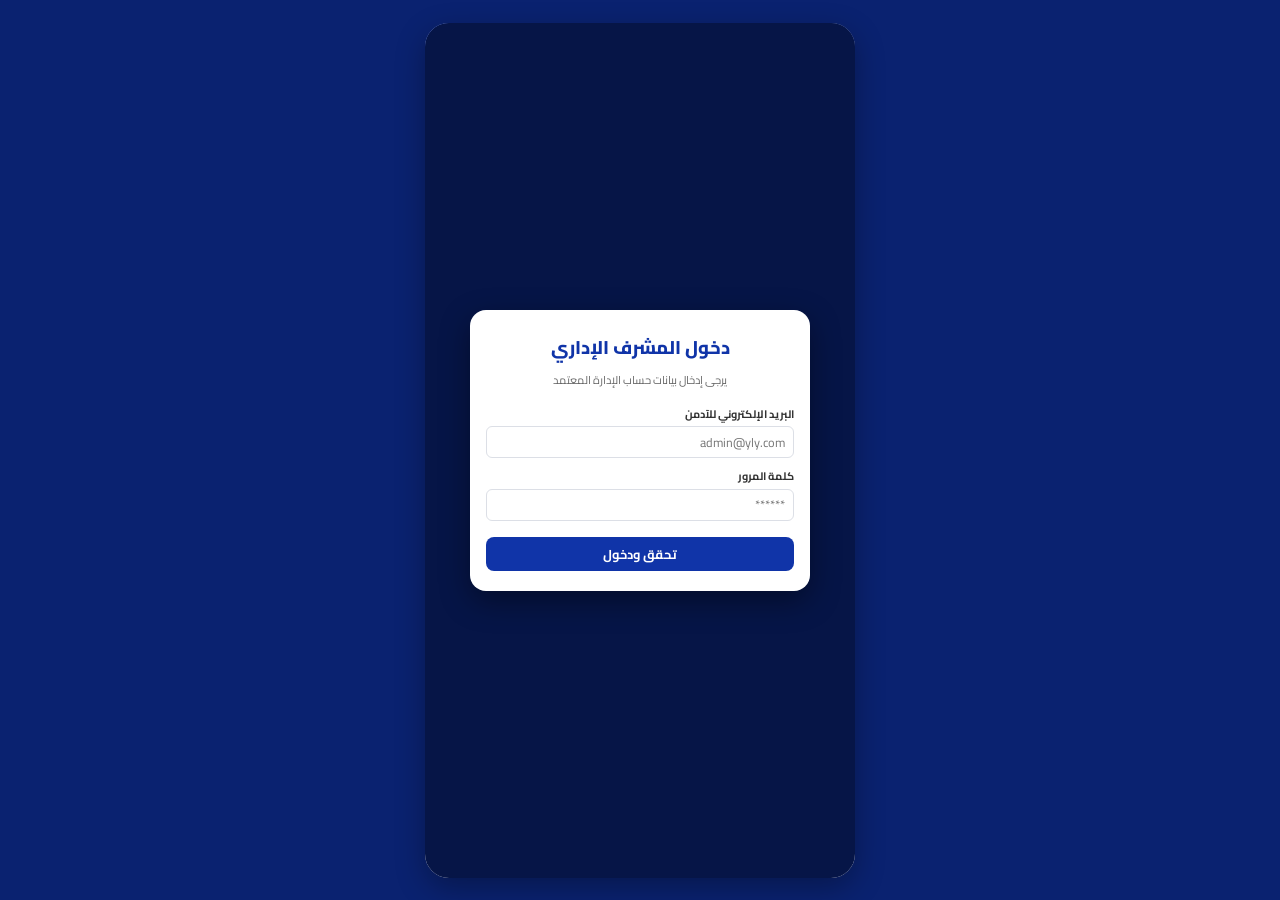
==== admin.html @ 9439f6d0 "Add admin dashboard HTML structure and styles" ====
<!DOCTYPE html>
<html lang="ar" dir="rtl">
<head>
    <meta charset="UTF-8">
    <meta name="viewport" content="width=device-width, initial-scale=1.0, maximum-scale=1.0, user-scalable=no, viewport-fit=cover">
    <title>لوحة إدارة نظام YLY</title>
    <!-- Fonts & Icons -->
    <link href="https://fonts.googleapis.com/css2?family=Cairo:wght@400;600;700;800&display=swap" rel="stylesheet">
    <link rel="stylesheet" href="https://cdnjs.cloudflare.com/ajax/libs/font-awesome/6.4.0/css/all.min.css">
    
    <!-- Firebase SDKs -->
    <script src="https://www.gstatic.com/firebasejs/8.10.1/firebase-app.js"></script>
    <script src="https://www.gstatic.com/firebasejs/8.10.1/firebase-auth.js"></script>
    <script src="https://www.gstatic.com/firebasejs/8.10.1/firebase-firestore.js"></script>

    <style>
        :root {
            --egyptian-blue: #1034A8;
            --dark-blue: #0A2270;
            --dark-orange: #FE8F01;
            --white: #FFFFFF;
            --bg-gray: #F4F6F9;
            --card-shadow: 0 4px 14px rgba(0, 0, 0, 0.08);
            --silver-border: 0.75px solid #cbd5e1;
            --success: #28a745;
            --danger: #d32f2f;
        }

        * {
            box-sizing: border-box;
            margin: 0;
            padding: 0;
            font-family: 'Cairo', sans-serif;
            -webkit-tap-highlight-color: transparent;
        }

        body {
            background-color: var(--dark-blue);
            color: #222;
            display: flex;
            justify-content: center;
            align-items: center;
            height: 100dvh;
            overflow: hidden;
        }

        .app-viewport {
            width: 100%;
            max-width: 430px;
            height: 100dvh;
            background-color: var(--bg-gray);
            position: relative;
            overflow: hidden;
            display: flex;
            flex-direction: column;
            box-shadow: 0 10px 30px rgba(0,0,0,0.3);
        }

        @media (min-width: 450px) {
            .app-viewport {
                border-radius: 24px;
                height: 95dvh;
            }
        }

        /* Toast */
        .toast {
            position: absolute;
            top: 12px;
            left: 50%;
            transform: translateX(-50%) translateY(-100px);
            background: var(--dark-orange);
            color: var(--white);
            padding: 6px 14px;
            border-radius: 20px;
            font-size: 0.78rem;
            font-weight: 700;
            z-index: 9999;
            box-shadow: 0 4px 12px rgba(254, 143, 1, 0.3);
            transition: transform 0.3s ease;
            text-align: center;
            width: 85%;
        }
        .toast.show { transform: translateX(-50%) translateY(0); }
        .toast.error { background: var(--danger); }

        /* شاشة تسجيل الدخول المعتمة تماماً للآدمن */
        #admin-auth-screen {
            position: absolute;
            inset: 0;
            background: #061547;
            z-index: 5000;
            display: flex;
            align-items: center;
            justify-content: center;
            padding: 14px;
        }

        .auth-card {
            background: var(--white);
            width: 100%;
            max-width: 340px;
            border-radius: 16px;
            padding: 20px 16px;
            box-shadow: 0 10px 30px rgba(0,0,0,0.4);
            text-align: center;
        }
        .auth-card h2 { font-size: 1.15rem; color: var(--egyptian-blue); font-weight: 800; margin-bottom: 4px; }
        .auth-card p { font-size: 0.7rem; color: #666; margin-bottom: 14px; }

        .form-group { margin-bottom: 8px; text-align: right; }
        .form-group label { display: block; font-size: 0.68rem; font-weight: 700; margin-bottom: 2px; color: #333; }
        .form-control {
            width: 100%; height: 32px; padding: 0 8px;
            border: 1px solid #dcdfe6; border-radius: 6px; font-size: 0.78rem; outline: none;
        }
        .form-control:focus { border-color: var(--egyptian-blue); }

        .btn-main {
            width: 100%; height: 34px; background: var(--egyptian-blue);
            color: var(--white); border: none; border-radius: 8px;
            font-weight: 700; font-size: 0.8rem; cursor: pointer; margin-top: 8px;
        }

        /* Top Header */
        .top-header {
            background: linear-gradient(135deg, var(--egyptian-blue), var(--dark-blue));
            color: var(--white);
            padding: 6px 12px;
            border-radius: 0 0 14px 14px;
            box-shadow: 0 2px 8px rgba(0,0,0,0.12);
            flex-shrink: 0;
            display: flex;
            align-items: center;
            gap: 8px;
            min-height: 44px;
        }
        .header-logo {
            width: 32px; height: 32px; border-radius: 50%; object-fit: contain;
            border: var(--silver-border); padding: 1px; flex-shrink: 0;
        }
        .top-header-info { flex: 1; }
        .top-header h1 { font-size: 0.88rem; font-weight: 800; line-height: 1.2; margin: 0; }
        .top-header p { font-size: 0.62rem; opacity: 0.85; margin: 0; }
        .logout-btn {
            background: rgba(255, 255, 255, 0.15); border: none; color: var(--white);
            width: 28px; height: 28px; border-radius: 6px; display: flex;
            align-items: center; justify-content: center; font-size: 0.85rem; cursor: pointer;
        }

        /* Main Content */
        .main-content {
            flex: 1; overflow-y: auto; padding: 10px; padding-bottom: 20px;
        }

        /* أزرار الفلترة العلوية الثلاثة */
        .admin-nav-tabs {
            display: flex; gap: 6px; margin-bottom: 10px;
        }
        .admin-tab {
            flex: 1; text-align: center; padding: 6px 2px; font-size: 0.72rem;
            background: #e2e8f0; border-radius: 8px; cursor: pointer; font-weight: 700; color: #475569;
            border: var(--silver-border); transition: 0.2s;
        }
        .admin-tab.active {
            background: var(--egyptian-blue); color: var(--white); border-color: var(--egyptian-blue);
        }

        /* حقل البحث الهندسي المخصص */
        .search-outer-box {
            background: #e2e8f0;
            padding: 4px;
            border-radius: 25px;
            margin-bottom: 10px;
            box-shadow: inset 0 1px 3px rgba(0,0,0,0.06);
        }
        .search-inner-box {
            background: var(--white);
            border-radius: 20px;
            display: flex;
            align-items: center;
            padding: 0 12px;
            height: 34px;
            border: var(--silver-border);
        }
        .search-inner-box input {
            flex: 1; border: none; outline: none; font-size: 0.75rem; background: transparent;
        }
        .search-inner-box i { color: #888; font-size: 0.85rem; margin-left: 6px; }

        /* بطاقات ونوافذ الأقسام */
        .admin-section { display: none; }
        .admin-section.active { display: block; animation: fadeIn 0.2s ease; }

        @keyframes fadeIn {
            from { opacity: 0; transform: translateY(3px); }
            to { opacity: 1; transform: translateY(0); }
        }

        .card {
            background: var(--white); border-radius: 12px; padding: 10px;
            margin-bottom: 8px; box-shadow: var(--card-shadow); border: var(--silver-border);
        }
        .card-title {
            font-size: 0.82rem; font-weight: 700; color: var(--egyptian-blue);
            margin-bottom: 8px; display: flex; align-items: center; gap: 6px;
        }

        /* العدادات الثلاثة */
        .stats-triplet {
            display: grid; grid-template-columns: repeat(3, 1fr); gap: 6px; margin-bottom: 8px;
        }
        .triplet-box {
            background: var(--white); padding: 8px 4px; border-radius: 10px;
            text-align: center; border: var(--silver-border); box-shadow: var(--card-shadow);
        }
        .triplet-box .num { font-size: 1rem; font-weight: 800; display: block; }
        .triplet-box .label { font-size: 0.6rem; color: #666; font-weight: 600; }

        /* رسم الإحصائيات الدائري للآدمن */
        .admin-visual-panel {
            background: linear-gradient(135deg, #1034A8, #0A2270);
            color: var(--white); border-radius: 12px; padding: 10px 14px;
            margin-bottom: 10px; display: flex; align-items: center; justify-content: space-between;
            border: var(--silver-border); box-shadow: var(--card-shadow);
        }
        .admin-chart-box {
            width: 52px; height: 52px; border-radius: 50%;
            background: conic-gradient(var(--success) 0% 0%, var(--dark-orange) 0% 100%);
            display: flex; align-items: center; justify-content: center;
            border: 1.5px solid rgba(255,255,255,0.4);
        }
        .admin-chart-core {
            width: 36px; height: 36px; background: #0A2270; border-radius: 50%;
            display: flex; align-items: center; justify-content: center;
            font-size: 0.62rem; font-weight: 800; color: white;
        }

        /* شرف الثلاثة الأوائل */
        .leaderboard-tabs { display: flex; gap: 5px; margin-bottom: 10px; }
        .lb-tab {
            flex: 1; text-align: center; padding: 4px; font-size: 0.68rem;
            background: #eef2f7; border-radius: 6px; cursor: pointer;
        }
        .lb-tab.active { background: var(--egyptian-blue); color: white; font-weight: 700; }

        .top-member-item {
            display: flex; align-items: center; gap: 8px; padding: 6px 8px;
            border-radius: 8px; margin-bottom: 5px; background: #f8fafc; border: 0.5px solid #e2e8f0;
        }
        .rank-medal {
            width: 22px; height: 22px; border-radius: 50%; display: flex;
            align-items: center; justify-content: center; font-size: 0.68rem; font-weight: 800; color: white;
        }

        /* بطاقات الأعضاء الإدارية */
        .admin-member-card {
            background: var(--white); border-radius: 12px; padding: 10px;
            margin-bottom: 8px; border: var(--silver-border); box-shadow: var(--card-shadow);
        }
        .member-header-row { display: flex; align-items: center; gap: 8px; }
        .member-avatar {
            width: 40px; height: 40px; border-radius: 50%; object-fit: cover;
            border: 2px solid var(--egyptian-blue); flex-shrink: 0;
        }
        .member-info-col { flex: 1; }
        .member-name-row { display: flex; justify-content: space-between; align-items: center; }
        .member-name { font-size: 0.8rem; font-weight: 700; color: var(--dark-blue); }
        .member-date { font-size: 0.62rem; color: #888; }
        .member-sub-row { display: flex; justify-content: space-between; font-size: 0.65rem; color: #555; margin-top: 2px; }

        /* سطر الأزرار الثلاثة للبطاقة */
        .action-row {
            display: flex; gap: 6px; margin-top: 8px; padding-top: 8px; border-top: 1px dashed #e2e8f0;
        }
        .action-btn {
            flex: 1; height: 28px; border: none; border-radius: 6px; font-size: 0.68rem;
            font-weight: 700; cursor: pointer; display: flex; align-items: center;
            justify-content: center; gap: 4px; text-decoration: none;
        }
        .btn-edit { background: #e0e7ff; color: var(--egyptian-blue); }
        .btn-delete { background: #fee2e2; color: var(--danger); }
        .btn-wa { background: #dcfce7; color: #166534; }
        .btn-confirm-del { background: var(--danger); color: white; }
        .btn-cancel-del { background: #e2e8f0; color: #333; }

        /* الحاوية المنسدلة لتعديل بيانات العضو */
        .member-inline-edit {
            display: none; margin-top: 8px; padding: 8px; background: #f8fafc;
            border-radius: 8px; border: 1px solid #e2e8f0; animation: fadeIn 0.2s ease;
        }

        /* بطاقات الدعم والشكاوى */
        .support-card {
            background: var(--white); border-radius: 12px; padding: 10px;
            margin-bottom: 8px; border: var(--silver-border); box-shadow: var(--card-shadow);
        }
        .problem-text-box {
            background: #fff8eb; border: 1px solid #fde68a; border-radius: 8px;
            padding: 8px; font-size: 0.72rem; color: #78350f; margin: 8px 0; line-height: 1.4;
        }
    </style>
</head>
<body>

    <div class="app-viewport">
        <div id="toast" class="toast">تنبيه</div>

        <!-- شاشة تسجيل الدخول المعتمة للآدمن -->
        <div id="admin-auth-screen">
            <div class="auth-card">
                <h2>دخول المشرف الإداري</h2>
                <p>يرجى إدخال بيانات حساب الإدارة المعتمد</p>
                <form onsubmit="handleAdminLogin(event)">
                    <div class="form-group">
                        <label>البريد الإلكتروني للآدمن</label>
                        <input type="email" id="admin-email" class="form-control" placeholder="admin@yly.com" required>
                    </div>
                    <div class="form-group">
                        <label>كلمة المرور</label>
                        <input type="password" id="admin-pass" class="form-control" placeholder="******" required>
                    </div>
                    <button type="submit" class="btn-main">تحقق ودخول</button>
                </form>
            </div>
        </div>

        <!-- Top Header -->
        <div class="top-header">
            <img src="https://res.cloudinary.com/dsxrjmcxs/image/upload/c_limit,w_1200,q_auto,f_auto/v1789071039/ecmjgwmjnhyvfpviggwx.png" class="header-logo" alt="Logo">
            <div class="top-header-info">
                <h1>لوحة التحكم الإدارية</h1>
                <p>إدارة أعضاء منصة YLY والأهداف المشتركة</p>
            </div>
            <button class="logout-btn" onclick="handleAdminLogout()" title="تسجيل الخروج"><i class="fa-solid fa-right-from-bracket"></i></button>
        </div>

        <!-- Main Content Scroll Area -->
        <div class="main-content">
            
            <!-- أزرار الفلترة العلوية الثلاثة -->
            <div class="admin-nav-tabs">
                <div class="admin-tab active" onclick="switchAdminTab('stats', this)">الإحصائيات العامة</div>
                <div class="admin-tab" onclick="switchAdminTab('members', this)">إدارة الأعضاء</div>
                <div class="admin-tab" onclick="switchAdminTab('support', this)">رسائل الدعم</div>
            </div>

            <!-- حقل البحث الهندسي المخصص -->
            <div class="search-outer-box" id="admin-search-container">
                <div class="search-inner-box">
                    <i class="fa-solid fa-magnifying-glass"></i>
                    <input type="text" id="admin-search-input" placeholder="بحث بالاسم أو رقم الهاتف..." oninput="handleAdminSearch()">
                </div>
            </div>

            <!-- SECTION 1: الإحصائيات العامة (الافتراضي) -->
            <div id="section-stats" class="admin-section active">
                
                <!-- العدادات الثلاثة المطلوبة -->
                <div class="stats-triplet">
                    <div class="triplet-box">
                        <span class="num" id="cnt-users" style="color: var(--egyptian-blue);">0</span>
                        <span class="label">المستخدمين</span>
                    </div>
                    <div class="triplet-box">
                        <span class="num" id="cnt-pending" style="color: var(--dark-orange);">0</span>
                        <span class="label">قيد التنفيذ</span>
                    </div>
                    <div class="triplet-box">
                        <span class="num" id="cnt-completed" style="color: var(--success);">0</span>
                        <span class="label">المنفذة</span>
                    </div>
                </div>

                <!-- شريحة الرسم البياني بالنسب والأرقام -->
                <div class="admin-visual-panel">
                    <div>
                        <h3 style="font-size: 0.85rem; font-weight:800; margin-bottom: 2px;">معدل الأهداف الكلي</h3>
                        <p style="font-size: 0.65rem; opacity: 0.85;" id="admin-pie-desc">جاري الحساب...</p>
                    </div>
                    <div class="admin-chart-box" id="admin-pie-chart">
                        <div class="admin-chart-core" id="admin-pie-text">0%</div>
                    </div>
                </div>

                <!-- حاوية الثلاثة الأوائل المتصدرين -->
                <div class="card">
                    <div class="card-title"><i class="fa-solid fa-trophy"></i> المتصدرون في لوحة الشرف</div>
                    <div class="leaderboard-tabs">
                        <div class="lb-tab active" onclick="filterTopThree('monthly', this)">شهري</div>
                        <div class="lb-tab" onclick="filterTopThree('weekly', this)">أسبوعي</div>
                        <div class="lb-tab" onclick="filterTopThree('daily', this)">يومي</div>
                    </div>
                    <div id="top-three-container">
                        <div style="text-align:center; padding: 10px; font-size:0.75rem; color:#888;">جاري التحميل...</div>
                    </div>
                </div>

            </div>

            <!-- SECTION 2: إدارة الأعضاء -->
            <div id="section-members" class="admin-section">
                <div id="admin-members-list">
                    <div style="text-align:center; padding: 15px; font-size:0.75rem; color:#888;">جاري تحميل قائمة الأعضاء...</div>
                </div>
            </div>

            <!-- SECTION 3: رسائل الدعم والشكاوى -->
            <div id="section-support" class="admin-section">
                <div id="admin-support-list">
                    <div style="text-align:center; padding: 15px; font-size:0.75rem; color:#888;">جاري تحميل المشكلات...</div>
                </div>
            </div>

        </div>
    </div>

    <script>
        // --- 1. Firebase Config ---
        const firebaseConfig = {
            apiKey: "AIzaSyAinjc2LH9gpwdZ1-000_y5Ggsv2WgJYLA",
            authDomain: "goals-yly.firebaseapp.com",
            projectId: "goals-yly",
            storageBucket: "goals-yly.firebasestorage.app",
            messagingSenderId: "708760417066",
            appId: "1:708760417066:web:04654cc9c30a2a4dc1a453",
            measurementId: "G-07SL7TYLZV"
        };

        if (!firebase.apps.length) firebase.initializeApp(firebaseConfig);
        const auth = firebase.auth();
        const db = firebase.firestore();

        // مفتاح وصلاحية الآدمن الصارمة
        const ADMIN_UID = "6Qi1KnU1NcTV48e14FywWzzmX7f1";

        let allUsersData = [];
        let allProblemsData = [];
        let totalCompletedGoals = 0;
        let totalPendingGoals = 0;

        function showToast(msg, isErr = false) {
            const t = document.getElementById('toast');
            t.innerText = msg;
            t.className = `toast show ${isErr ? 'error' : ''}`;
            setTimeout(() => t.classList.remove('show'), 3000);
        }

        // --- Auth Verification ---
        auth.onAuthStateChanged(user => {
            if (user && user.uid === ADMIN_UID) {
                document.getElementById('admin-auth-screen').style.display = 'none';
                loadAdminDashboardData();
            } else {
                document.getElementById('admin-auth-screen').style.display = 'flex';
            }
        });

        function handleAdminLogin(e) {
            e.preventDefault();
            const email = document.getElementById('admin-email').value.trim();
            const pass = document.getElementById('admin-pass').value;

            auth.signInWithEmailAndPassword(email, pass)
                .then(res => {
                    if (res.user.uid !== ADMIN_UID) {
                        auth.signOut();
                        showToast("حسابك غير مصرح له بالدخول كآدمن", true);
                    }
                })
                .catch(() => showToast("بيانات دخول المشرف غير صحيحة", true));
        }

        function handleAdminLogout() {
            auth.signOut();
        }

        // --- Tabs Switching ---
        function switchAdminTab(secId, btn) {
            document.querySelectorAll('.admin-section').forEach(s => s.classList.remove('active'));
            document.querySelectorAll('.admin-tab').forEach(b => b.classList.remove('active'));

            document.getElementById('section-' + secId).classList.add('active');
            btn.classList.add('active');

            // إخفاء حقل البحث في الإحصائيات وإظهاره في إدارة الأعضاء والدعم
            const searchBox = document.getElementById('admin-search-container');
            if (secId === 'stats') {
                searchBox.style.display = 'none';
            } else {
                searchBox.style.display = 'block';
            }
        }

        // --- Load Complete Admin Data ---
        function loadAdminDashboardData() {
            // تحميل المستخدمين ومتابعتهم اللحظية
            db.collection('users').onSnapshot(snap => {
                allUsersData = [];
                totalCompletedGoals = 0;
                totalPendingGoals = 0;

                let promises = [];

                snap.forEach(doc => {
                    const u = { id: doc.id, ...doc.data() };
                    allUsersData.push(u);

                    // حساب أهداف كل مستخدم
                    const p = db.collection('users').doc(doc.id).collection('goals').get().then(gSnap => {
                        let comp = 0, pend = 0;
                        gSnap.forEach(g => {
                            if (g.data().completed) { comp++; totalCompletedGoals++; }
                            else { pend++; totalPendingGoals++; }
                        });
                        u.completedGoals = comp;
                        u.pendingGoals = pend;
                    });
                    promises.push(p);
                });

                Promise.all(promises).then(() => {
                    updateStatsDisplay();
                    renderMembersList(allUsersData);
                    renderTopThree();
                });
            });

            // تحميل رسائل الدعم والمشاكل
            db.collection('problems').orderBy('timestamp', 'desc').onSnapshot(snap => {
                allProblemsData = [];
                snap.forEach(doc => allProblemsData.push({ id: doc.id, ...doc.data() }));
                renderSupportList(allProblemsData);
            });
        }

        // --- Stats & Donut Chart Rendering ---
        function updateStatsDisplay() {
            document.getElementById('cnt-users').innerText = allUsersData.length;
            document.getElementById('cnt-completed').innerText = totalCompletedGoals;
            document.getElementById('cnt-pending').innerText = totalPendingGoals;

            const total = totalCompletedGoals + totalPendingGoals;
            const percent = total > 0 ? Math.round((totalCompletedGoals / total) * 100) : 0;

            document.getElementById('admin-pie-text').innerText = percent + "%";
            document.getElementById('admin-pie-desc').innerText = `إجمالي: ${total} هدف (${totalCompletedGoals} مكتمل / ${totalPendingGoals} متبقي)`;

            const chart = document.getElementById('admin-pie-chart');
            if (total === 0) {
                chart.style.background = `conic-gradient(#e0e6ed 0% 100%)`;
            } else {
                chart.style.background = `conic-gradient(var(--success) 0% ${percent}%, var(--dark-orange) ${percent}% 100%)`;
            }
        }

        // --- Top 3 Members ---
        function renderTopThree() {
            const sorted = [...allUsersData].sort((a, b) => (b.points || 0) - (a.points || 0)).slice(0, 3);
            const box = document.getElementById('top-three-container');
            box.innerHTML = "";

            if (sorted.length === 0) {
                box.innerHTML = "<div style='text-align:center; padding:10px; font-size:0.75rem;'>لا يوجد بيانات بعد</div>";
                return;
            }

            sorted.forEach((u, idx) => {
                const colors = ['linear-gradient(135deg, #FFDF00, #D4AF37)', 'linear-gradient(135deg, #c0c0c0, #999)', 'linear-gradient(135deg, #cd7f32, #a05a2c)'];
                const div = document.createElement('div');
                div.className = 'top-member-item';
                div.innerHTML = `
                    <div class="rank-medal" style="background:${colors[idx]};">#${idx + 1}</div>
                    <img src="${u.photoURL || 'https://via.placeholder.com/35'}" style="width:30px; height:30px; border-radius:50%; object-fit:cover;">
                    <div style="flex:1;">
                        <strong style="font-size:0.75rem; color:#222;">${u.fullName || 'عضو'}</strong>
                        <div style="font-size:0.62rem; color:#666;">النقاط: ${u.points || 0} | الأهداف المكتملة: ${u.completedGoals || 0}</div>
                    </div>
                `;
                box.appendChild(div);
            });
        }

        function filterTopThree(type, tab) {
            document.querySelectorAll('.lb-tab').forEach(t => t.classList.remove('active'));
            tab.classList.add('active');
            renderTopThree(); // يمكن تخصيصها مستقبلاً وفق تواريخ الإنجاز
        }

        // --- Render Members & Actions ---
        function renderMembersList(users) {
            const container = document.getElementById('admin-members-list');
            container.innerHTML = "";

            if (users.length === 0) {
                container.innerHTML = "<div style='text-align:center; padding:15px; font-size:0.75rem; color:#888;'>لا يوجد أعضاء مطابقين</div>";
                return;
            }

            users.forEach(u => {
                let joinDate = "جديد";
                if (u.createdAt && u.createdAt.toDate) {
                    const d = u.createdAt.toDate();
                    joinDate = `${d.getDate()}/${d.getMonth()+1}/${d.getFullYear()}`;
                }

                // رابط واتساب مباشر
                let phoneClean = (u.phone || '').replace(/\D/g, '');
                if (phoneClean.startsWith('01')) phoneClean = '2' + phoneClean; // كود مصر

                const card = document.createElement('div');
                card.className = 'admin-member-card';
                card.id = `member-card-${u.id}`;

                card.innerHTML = `
                    <div class="member-header-row">
                        <img src="${u.photoURL || 'https://via.placeholder.com/40'}" class="member-avatar">
                        <div class="member-info-col">
                            <div class="member-name-row">
                                <span class="member-name">${u.fullName || 'بدون اسم'}</span>
                                <span class="member-date">${joinDate}</span>
                            </div>
                            <div class="member-sub-row">
                                <span>هاتف: ${u.phone || 'غير مسجل'}</span>
                                <span style="font-weight:700; color:var(--egyptian-blue);">النقاط: ${u.points || 0}</span>
                            </div>
                            <div class="member-sub-row">
                                <span>البريد: ${u.email || ''}</span>
                                <span>المنفذة: ${u.completedGoals || 0} / قيد التنفيذ: ${u.pendingGoals || 0}</span>
                            </div>
                        </div>
                    </div>

                    <!-- سطر الإجراءات الثلاثة الأساسي -->
                    <div class="action-row" id="action-row-${u.id}">
                        <button class="action-btn btn-edit" onclick="toggleEditMember('${u.id}')"><i class="fa-solid fa-pen"></i> تعديل</button>
                        <button class="action-btn btn-delete" onclick="showDeleteConfirm('${u.id}')"><i class="fa-solid fa-trash"></i> حذف</button>
                        <a href="https://wa.me/${phoneClean}" target="_blank" class="action-btn btn-wa"><i class="fa-brands fa-whatsapp"></i> تواصل</a>
                    </div>

                    <!-- نموذج التعديل المنسدل -->
                    <div class="member-inline-edit" id="edit-box-${u.id}">
                        <div class="form-group">
                            <label>الاسم</label>
                            <input type="text" id="input-name-${u.id}" class="form-control" value="${u.fullName || ''}">
                        </div>
                        <div class="form-group">
                            <label>الهاتف</label>
                            <input type="tel" id="input-phone-${u.id}" class="form-control" value="${u.phone || ''}">
                        </div>
                        <div class="form-group">
                            <label>البريد الإلكتروني</label>
                            <input type="email" id="input-email-${u.id}" class="form-control" value="${u.email || ''}">
                        </div>
                        <div class="form-group">
                            <label>النقاط الإدارية</label>
                            <input type="number" id="input-points-${u.id}" class="form-control" value="${u.points || 0}">
                        </div>
                        <div style="display:flex; gap:6px; margin-top:6px;">
                            <button class="btn-main" style="margin:0;" onclick="saveMemberData('${u.id}')">حفظ</button>
                            <button class="btn-main" style="margin:0; background:#94a3b8;" onclick="toggleEditMember('${u.id}')">إلغاء</button>
                        </div>
                    </div>
                `;
                container.appendChild(card);
            });
        }

        // --- الحذف بنظام التحويل الفوري للسطر ---
        function showDeleteConfirm(uid) {
            const row = document.getElementById(`action-row-${uid}`);
            row.innerHTML = `
                <button class="action-btn btn-confirm-del" onclick="confirmDeleteMember('${uid}')"><i class="fa-solid fa-check"></i> تأكيد الحذف</button>
                <button class="action-btn btn-cancel-del" onclick="cancelDeleteRow('${uid}')"><i class="fa-solid fa-xmark"></i> تراجع</button>
            `;
        }

        function cancelDeleteRow(uid) {
            const u = allUsersData.find(x => x.id === uid);
            let phoneClean = (u.phone || '').replace(/\D/g, '');
            if (phoneClean.startsWith('01')) phoneClean = '2' + phoneClean;

            const row = document.getElementById(`action-row-${uid}`);
            row.innerHTML = `
                <button class="action-btn btn-edit" onclick="toggleEditMember('${uid}')"><i class="fa-solid fa-pen"></i> تعديل</button>
                <button class="action-btn btn-delete" onclick="showDeleteConfirm('${uid}')"><i class="fa-solid fa-trash"></i> حذف</button>
                <a href="https://wa.me/${phoneClean}" target="_blank" class="action-btn btn-wa"><i class="fa-brands fa-whatsapp"></i> تواصل</a>
            `;
        }

        function confirmDeleteMember(uid) {
            db.collection('users').doc(uid).delete()
                .then(() => showToast("تم حذف العضو نهائياً"))
                .catch(() => showToast("حدث خطأ أثناء الحذف", true));
        }

        // --- التعديل المنسدل ---
        function toggleEditMember(uid) {
            const box = document.getElementById(`edit-box-${uid}`);
            box.style.display = (box.style.display === 'block') ? 'none' : 'block';
        }

        function saveMemberData(uid) {
            const name = document.getElementById(`input-name-${uid}`).value.trim();
            const phone = document.getElementById(`input-phone-${uid}`).value.trim();
            const email = document.getElementById(`input-email-${uid}`).value.trim();
            const points = parseInt(document.getElementById(`input-points-${uid}`).value) || 0;

            if (!name) return showToast("الاسم مطلوب", true);

            db.collection('users').doc(uid).update({
                fullName: name,
                phone: phone,
                email: email,
                points: points
            }).then(() => {
                showToast("تم تحديث بيانات العضو بنجاح");
                toggleEditMember(uid);
            }).catch(() => showToast("فشل التحديث", true));
        }

        // --- Search Functionality ---
        function handleAdminSearch() {
            const query = document.getElementById('admin-search-input').value.trim().toLowerCase();
            const filtered = allUsersData.filter(u => 
                (u.fullName || '').toLowerCase().includes(query) || 
                (u.phone || '').includes(query)
            );
            renderMembersList(filtered);
        }

        // --- Support / Problems Page ---
        function renderSupportList(problems) {
            const box = document.getElementById('admin-support-list');
            box.innerHTML = "";

            if (problems.length === 0) {
                box.innerHTML = "<div style='text-align:center; padding:15px; font-size:0.75rem; color:#888;'>لا توجد مشكلات مرسلة حالياً</div>";
                return;
            }

            problems.forEach(p => {
                const u = allUsersData.find(x => x.id === p.userId) || {};
                let phoneClean = (u.phone || '').replace(/\D/g, '');
                if (phoneClean.startsWith('01')) phoneClean = '2' + phoneClean;

                const card = document.createElement('div');
                card.className = 'support-card';
                card.innerHTML = `
                    <div style="display:flex; justify-content:space-between; align-items:center;">
                        <strong style="font-size:0.8rem; color:var(--dark-blue);">${p.userName || u.fullName || 'عضو'}</strong>
                        <span style="font-size:0.65rem; color:#888;">${p.status || 'معلقة'}</span>
                    </div>
                    <div style="font-size:0.65rem; color:#555; margin-top:2px;">الهاتف: ${u.phone || 'غير مسجل'}</div>
                    <div class="problem-text-box">
                        <i class="fa-solid fa-triangle-exclamation" style="margin-left:4px;"></i>
                        ${p.description}
                    </div>
                    <div style="display:flex; gap:6px;">
                        <a href="https://wa.me/${phoneClean}" target="_blank" class="action-btn btn-wa" style="flex:2;"><i class="fa-brands fa-whatsapp"></i> تواصل لحل المشكلة</a>
                        <button class="action-btn btn-delete" style="flex:1;" onclick="deleteProblem('${p.id}')"><i class="fa-solid fa-check"></i> تم الحل</button>
                    </div>
                `;
                box.appendChild(card);
            });
        }

        function deleteProblem(id) {
            db.collection('problems').doc(id).delete()
                .then(() => showToast("تم إغلاق المشكلة بنجاح"));
        }
    </script>
</body>
</html>
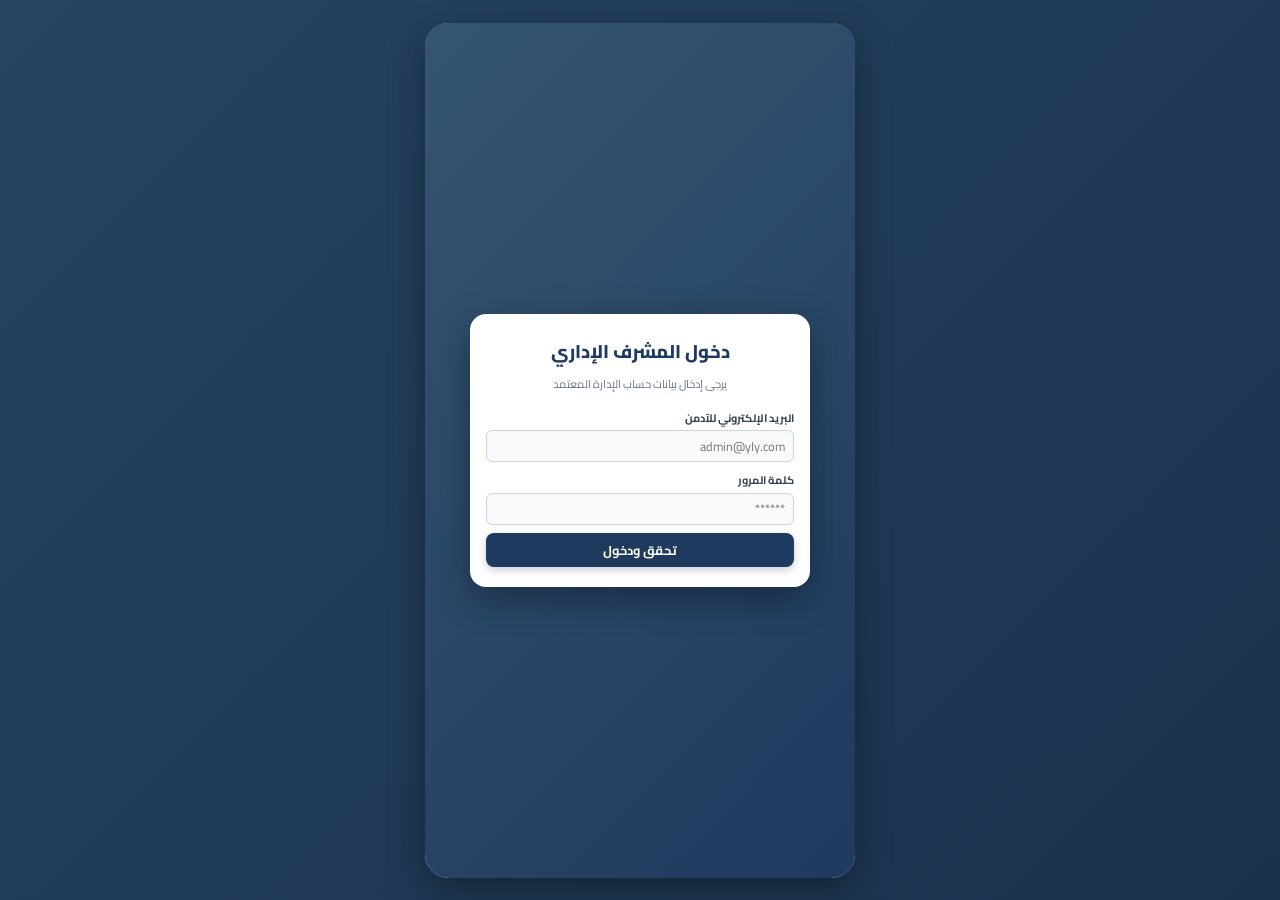
==== commit 5a0d8ba0: "Update admin.html" ====
--- a/admin.html
+++ b/admin.html
@@ -4,309 +4,25 @@
     <meta charset="UTF-8">
     <meta name="viewport" content="width=device-width, initial-scale=1.0, maximum-scale=1.0, user-scalable=no, viewport-fit=cover">
     <title>لوحة إدارة نظام YLY</title>
-    <!-- Fonts & Icons -->
+    <!-- خط القاهرة والأيقونات -->
     <link href="https://fonts.googleapis.com/css2?family=Cairo:wght@400;600;700;800&display=swap" rel="stylesheet">
     <link rel="stylesheet" href="https://cdnjs.cloudflare.com/ajax/libs/font-awesome/6.4.0/css/all.min.css">
     
+    <!-- ملف تنسيقات الآدمن المخصص -->
+    <link rel="stylesheet" href="admin-style.css">
+
     <!-- Firebase SDKs -->
     <script src="https://www.gstatic.com/firebasejs/8.10.1/firebase-app.js"></script>
     <script src="https://www.gstatic.com/firebasejs/8.10.1/firebase-auth.js"></script>
     <script src="https://www.gstatic.com/firebasejs/8.10.1/firebase-firestore.js"></script>
-
-    <style>
-        :root {
-            --egyptian-blue: #1034A8;
-            --dark-blue: #0A2270;
-            --dark-orange: #FE8F01;
-            --white: #FFFFFF;
-            --bg-gray: #F4F6F9;
-            --card-shadow: 0 4px 14px rgba(0, 0, 0, 0.08);
-            --silver-border: 0.75px solid #cbd5e1;
-            --success: #28a745;
-            --danger: #d32f2f;
-        }
-
-        * {
-            box-sizing: border-box;
-            margin: 0;
-            padding: 0;
-            font-family: 'Cairo', sans-serif;
-            -webkit-tap-highlight-color: transparent;
-        }
-
-        body {
-            background-color: var(--dark-blue);
-            color: #222;
-            display: flex;
-            justify-content: center;
-            align-items: center;
-            height: 100dvh;
-            overflow: hidden;
-        }
-
-        .app-viewport {
-            width: 100%;
-            max-width: 430px;
-            height: 100dvh;
-            background-color: var(--bg-gray);
-            position: relative;
-            overflow: hidden;
-            display: flex;
-            flex-direction: column;
-            box-shadow: 0 10px 30px rgba(0,0,0,0.3);
-        }
-
-        @media (min-width: 450px) {
-            .app-viewport {
-                border-radius: 24px;
-                height: 95dvh;
-            }
-        }
-
-        /* Toast */
-        .toast {
-            position: absolute;
-            top: 12px;
-            left: 50%;
-            transform: translateX(-50%) translateY(-100px);
-            background: var(--dark-orange);
-            color: var(--white);
-            padding: 6px 14px;
-            border-radius: 20px;
-            font-size: 0.78rem;
-            font-weight: 700;
-            z-index: 9999;
-            box-shadow: 0 4px 12px rgba(254, 143, 1, 0.3);
-            transition: transform 0.3s ease;
-            text-align: center;
-            width: 85%;
-        }
-        .toast.show { transform: translateX(-50%) translateY(0); }
-        .toast.error { background: var(--danger); }
-
-        /* شاشة تسجيل الدخول المعتمة تماماً للآدمن */
-        #admin-auth-screen {
-            position: absolute;
-            inset: 0;
-            background: #061547;
-            z-index: 5000;
-            display: flex;
-            align-items: center;
-            justify-content: center;
-            padding: 14px;
-        }
-
-        .auth-card {
-            background: var(--white);
-            width: 100%;
-            max-width: 340px;
-            border-radius: 16px;
-            padding: 20px 16px;
-            box-shadow: 0 10px 30px rgba(0,0,0,0.4);
-            text-align: center;
-        }
-        .auth-card h2 { font-size: 1.15rem; color: var(--egyptian-blue); font-weight: 800; margin-bottom: 4px; }
-        .auth-card p { font-size: 0.7rem; color: #666; margin-bottom: 14px; }
-
-        .form-group { margin-bottom: 8px; text-align: right; }
-        .form-group label { display: block; font-size: 0.68rem; font-weight: 700; margin-bottom: 2px; color: #333; }
-        .form-control {
-            width: 100%; height: 32px; padding: 0 8px;
-            border: 1px solid #dcdfe6; border-radius: 6px; font-size: 0.78rem; outline: none;
-        }
-        .form-control:focus { border-color: var(--egyptian-blue); }
-
-        .btn-main {
-            width: 100%; height: 34px; background: var(--egyptian-blue);
-            color: var(--white); border: none; border-radius: 8px;
-            font-weight: 700; font-size: 0.8rem; cursor: pointer; margin-top: 8px;
-        }
-
-        /* Top Header */
-        .top-header {
-            background: linear-gradient(135deg, var(--egyptian-blue), var(--dark-blue));
-            color: var(--white);
-            padding: 6px 12px;
-            border-radius: 0 0 14px 14px;
-            box-shadow: 0 2px 8px rgba(0,0,0,0.12);
-            flex-shrink: 0;
-            display: flex;
-            align-items: center;
-            gap: 8px;
-            min-height: 44px;
-        }
-        .header-logo {
-            width: 32px; height: 32px; border-radius: 50%; object-fit: contain;
-            border: var(--silver-border); padding: 1px; flex-shrink: 0;
-        }
-        .top-header-info { flex: 1; }
-        .top-header h1 { font-size: 0.88rem; font-weight: 800; line-height: 1.2; margin: 0; }
-        .top-header p { font-size: 0.62rem; opacity: 0.85; margin: 0; }
-        .logout-btn {
-            background: rgba(255, 255, 255, 0.15); border: none; color: var(--white);
-            width: 28px; height: 28px; border-radius: 6px; display: flex;
-            align-items: center; justify-content: center; font-size: 0.85rem; cursor: pointer;
-        }
-
-        /* Main Content */
-        .main-content {
-            flex: 1; overflow-y: auto; padding: 10px; padding-bottom: 20px;
-        }
-
-        /* أزرار الفلترة العلوية الثلاثة */
-        .admin-nav-tabs {
-            display: flex; gap: 6px; margin-bottom: 10px;
-        }
-        .admin-tab {
-            flex: 1; text-align: center; padding: 6px 2px; font-size: 0.72rem;
-            background: #e2e8f0; border-radius: 8px; cursor: pointer; font-weight: 700; color: #475569;
-            border: var(--silver-border); transition: 0.2s;
-        }
-        .admin-tab.active {
-            background: var(--egyptian-blue); color: var(--white); border-color: var(--egyptian-blue);
-        }
-
-        /* حقل البحث الهندسي المخصص */
-        .search-outer-box {
-            background: #e2e8f0;
-            padding: 4px;
-            border-radius: 25px;
-            margin-bottom: 10px;
-            box-shadow: inset 0 1px 3px rgba(0,0,0,0.06);
-        }
-        .search-inner-box {
-            background: var(--white);
-            border-radius: 20px;
-            display: flex;
-            align-items: center;
-            padding: 0 12px;
-            height: 34px;
-            border: var(--silver-border);
-        }
-        .search-inner-box input {
-            flex: 1; border: none; outline: none; font-size: 0.75rem; background: transparent;
-        }
-        .search-inner-box i { color: #888; font-size: 0.85rem; margin-left: 6px; }
-
-        /* بطاقات ونوافذ الأقسام */
-        .admin-section { display: none; }
-        .admin-section.active { display: block; animation: fadeIn 0.2s ease; }
-
-        @keyframes fadeIn {
-            from { opacity: 0; transform: translateY(3px); }
-            to { opacity: 1; transform: translateY(0); }
-        }
-
-        .card {
-            background: var(--white); border-radius: 12px; padding: 10px;
-            margin-bottom: 8px; box-shadow: var(--card-shadow); border: var(--silver-border);
-        }
-        .card-title {
-            font-size: 0.82rem; font-weight: 700; color: var(--egyptian-blue);
-            margin-bottom: 8px; display: flex; align-items: center; gap: 6px;
-        }
-
-        /* العدادات الثلاثة */
-        .stats-triplet {
-            display: grid; grid-template-columns: repeat(3, 1fr); gap: 6px; margin-bottom: 8px;
-        }
-        .triplet-box {
-            background: var(--white); padding: 8px 4px; border-radius: 10px;
-            text-align: center; border: var(--silver-border); box-shadow: var(--card-shadow);
-        }
-        .triplet-box .num { font-size: 1rem; font-weight: 800; display: block; }
-        .triplet-box .label { font-size: 0.6rem; color: #666; font-weight: 600; }
-
-        /* رسم الإحصائيات الدائري للآدمن */
-        .admin-visual-panel {
-            background: linear-gradient(135deg, #1034A8, #0A2270);
-            color: var(--white); border-radius: 12px; padding: 10px 14px;
-            margin-bottom: 10px; display: flex; align-items: center; justify-content: space-between;
-            border: var(--silver-border); box-shadow: var(--card-shadow);
-        }
-        .admin-chart-box {
-            width: 52px; height: 52px; border-radius: 50%;
-            background: conic-gradient(var(--success) 0% 0%, var(--dark-orange) 0% 100%);
-            display: flex; align-items: center; justify-content: center;
-            border: 1.5px solid rgba(255,255,255,0.4);
-        }
-        .admin-chart-core {
-            width: 36px; height: 36px; background: #0A2270; border-radius: 50%;
-            display: flex; align-items: center; justify-content: center;
-            font-size: 0.62rem; font-weight: 800; color: white;
-        }
-
-        /* شرف الثلاثة الأوائل */
-        .leaderboard-tabs { display: flex; gap: 5px; margin-bottom: 10px; }
-        .lb-tab {
-            flex: 1; text-align: center; padding: 4px; font-size: 0.68rem;
-            background: #eef2f7; border-radius: 6px; cursor: pointer;
-        }
-        .lb-tab.active { background: var(--egyptian-blue); color: white; font-weight: 700; }
-
-        .top-member-item {
-            display: flex; align-items: center; gap: 8px; padding: 6px 8px;
-            border-radius: 8px; margin-bottom: 5px; background: #f8fafc; border: 0.5px solid #e2e8f0;
-        }
-        .rank-medal {
-            width: 22px; height: 22px; border-radius: 50%; display: flex;
-            align-items: center; justify-content: center; font-size: 0.68rem; font-weight: 800; color: white;
-        }
-
-        /* بطاقات الأعضاء الإدارية */
-        .admin-member-card {
-            background: var(--white); border-radius: 12px; padding: 10px;
-            margin-bottom: 8px; border: var(--silver-border); box-shadow: var(--card-shadow);
-        }
-        .member-header-row { display: flex; align-items: center; gap: 8px; }
-        .member-avatar {
-            width: 40px; height: 40px; border-radius: 50%; object-fit: cover;
-            border: 2px solid var(--egyptian-blue); flex-shrink: 0;
-        }
-        .member-info-col { flex: 1; }
-        .member-name-row { display: flex; justify-content: space-between; align-items: center; }
-        .member-name { font-size: 0.8rem; font-weight: 700; color: var(--dark-blue); }
-        .member-date { font-size: 0.62rem; color: #888; }
-        .member-sub-row { display: flex; justify-content: space-between; font-size: 0.65rem; color: #555; margin-top: 2px; }
-
-        /* سطر الأزرار الثلاثة للبطاقة */
-        .action-row {
-            display: flex; gap: 6px; margin-top: 8px; padding-top: 8px; border-top: 1px dashed #e2e8f0;
-        }
-        .action-btn {
-            flex: 1; height: 28px; border: none; border-radius: 6px; font-size: 0.68rem;
-            font-weight: 700; cursor: pointer; display: flex; align-items: center;
-            justify-content: center; gap: 4px; text-decoration: none;
-        }
-        .btn-edit { background: #e0e7ff; color: var(--egyptian-blue); }
-        .btn-delete { background: #fee2e2; color: var(--danger); }
-        .btn-wa { background: #dcfce7; color: #166534; }
-        .btn-confirm-del { background: var(--danger); color: white; }
-        .btn-cancel-del { background: #e2e8f0; color: #333; }
-
-        /* الحاوية المنسدلة لتعديل بيانات العضو */
-        .member-inline-edit {
-            display: none; margin-top: 8px; padding: 8px; background: #f8fafc;
-            border-radius: 8px; border: 1px solid #e2e8f0; animation: fadeIn 0.2s ease;
-        }
-
-        /* بطاقات الدعم والشكاوى */
-        .support-card {
-            background: var(--white); border-radius: 12px; padding: 10px;
-            margin-bottom: 8px; border: var(--silver-border); box-shadow: var(--card-shadow);
-        }
-        .problem-text-box {
-            background: #fff8eb; border: 1px solid #fde68a; border-radius: 8px;
-            padding: 8px; font-size: 0.72rem; color: #78350f; margin: 8px 0; line-height: 1.4;
-        }
-    </style>
 </head>
 <body>
 
     <div class="app-viewport">
+        <!-- التنبيه العائم -->
         <div id="toast" class="toast">تنبيه</div>
 
-        <!-- شاشة تسجيل الدخول المعتمة للآدمن -->
+        <!-- شاشة تسجيل الدخول المعتمة الخاصة بالمشرف -->
         <div id="admin-auth-screen">
             <div class="auth-card">
                 <h2>دخول المشرف الإداري</h2>
@@ -320,12 +36,12 @@
                         <label>كلمة المرور</label>
                         <input type="password" id="admin-pass" class="form-control" placeholder="******" required>
                     </div>
-                    <button type="submit" class="btn-main">تحقق ودخول</button>
+                    <button type="submit" id="btn-admin-login" class="btn-main">تحقق ودخول</button>
                 </form>
             </div>
         </div>
 
-        <!-- Top Header -->
+        <!-- الهيدر العلوي الموحد -->
         <div class="top-header">
             <img src="https://res.cloudinary.com/dsxrjmcxs/image/upload/c_limit,w_1200,q_auto,f_auto/v1789071039/ecmjgwmjnhyvfpviggwx.png" class="header-logo" alt="Logo">
             <div class="top-header-info">
@@ -335,7 +51,7 @@
             <button class="logout-btn" onclick="handleAdminLogout()" title="تسجيل الخروج"><i class="fa-solid fa-right-from-bracket"></i></button>
         </div>
 
-        <!-- Main Content Scroll Area -->
+        <!-- مساحة المحتوى الرئيسية -->
         <div class="main-content">
             
             <!-- أزرار الفلترة العلوية الثلاثة -->
@@ -345,51 +61,66 @@
                 <div class="admin-tab" onclick="switchAdminTab('support', this)">رسائل الدعم</div>
             </div>
 
-            <!-- حقل البحث الهندسي المخصص -->
-            <div class="search-outer-box" id="admin-search-container">
+            <!-- حقل البحث المطور (يظهر في الأعضاء والدعم) -->
+            <div class="search-outer-box" id="admin-search-container" style="display: none;">
                 <div class="search-inner-box">
                     <i class="fa-solid fa-magnifying-glass"></i>
                     <input type="text" id="admin-search-input" placeholder="بحث بالاسم أو رقم الهاتف..." oninput="handleAdminSearch()">
                 </div>
             </div>
 
-            <!-- SECTION 1: الإحصائيات العامة (الافتراضي) -->
+            <!-- القسم 1: الإحصائيات العامة -->
             <div id="section-stats" class="admin-section active">
                 
-                <!-- العدادات الثلاثة المطلوبة -->
-                <div class="stats-triplet">
-                    <div class="triplet-box">
-                        <span class="num" id="cnt-users" style="color: var(--egyptian-blue);">0</span>
-                        <span class="label">المستخدمين</span>
+                <!-- شبكة العدادات الأربعة المحدثة بإطار 0.75px -->
+                <div class="stats-quad">
+                    <div class="quad-box">
+                        <span class="num" id="cnt-users" style="color: var(--dark-blue);">0</span>
+                        <span class="label">الأعضاء</span>
                     </div>
-                    <div class="triplet-box">
-                        <span class="num" id="cnt-pending" style="color: var(--dark-orange);">0</span>
-                        <span class="label">قيد التنفيذ</span>
+                    <div class="quad-box">
+                        <span class="num" id="cnt-habits-done" style="color: var(--success);">0</span>
+                        <span class="label">عادات منفذة</span>
                     </div>
-                    <div class="triplet-box">
-                        <span class="num" id="cnt-completed" style="color: var(--success);">0</span>
-                        <span class="label">المنفذة</span>
+                    <div class="quad-box">
+                        <span class="num" id="cnt-goals-done" style="color: var(--accent-gold);">0</span>
+                        <span class="label">أهداف محققة</span>
+                    </div>
+                    <div class="quad-box">
+                        <span class="num" id="cnt-problems" style="color: var(--danger);">0</span>
+                        <span class="label">تذاكر الدعم</span>
                     </div>
                 </div>
 
-                <!-- شريحة الرسم البياني بالنسب والأرقام -->
+                <!-- شريحة الدائرتين التوأم لمراقبة إنجاز المنصة (أخضر للإنجاز فقط) -->
                 <div class="admin-visual-panel">
                     <div>
-                        <h3 style="font-size: 0.85rem; font-weight:800; margin-bottom: 2px;">معدل الأهداف الكلي</h3>
-                        <p style="font-size: 0.65rem; opacity: 0.85;" id="admin-pie-desc">جاري الحساب...</p>
+                        <h3 style="font-size: 0.82rem; font-weight:800; margin-bottom: 2px;">مؤشرات إنجاز المنصة</h3>
+                        <p style="font-size: 0.62rem; opacity: 0.85;" id="admin-summary-desc">جاري احتساب البيانات...</p>
                     </div>
-                    <div class="admin-chart-box" id="admin-pie-chart">
-                        <div class="admin-chart-core" id="admin-pie-text">0%</div>
+                    <div class="twin-admin-charts">
+                        <div class="chart-unit">
+                            <div class="admin-pie-box" id="admin-chart-habits">
+                                <div class="admin-pie-core" id="admin-text-habits">0%</div>
+                            </div>
+                            <span class="tag">العادات</span>
+                        </div>
+                        <div class="chart-unit">
+                            <div class="admin-pie-box" id="admin-chart-goals">
+                                <div class="admin-pie-core" id="admin-text-goals">0%</div>
+                            </div>
+                            <span class="tag">الأهداف</span>
+                        </div>
                     </div>
                 </div>
 
-                <!-- حاوية الثلاثة الأوائل المتصدرين -->
+                <!-- قائمة الشرف للثلاثة الأوائل بالمسميات المحدثة -->
                 <div class="card">
                     <div class="card-title"><i class="fa-solid fa-trophy"></i> المتصدرون في لوحة الشرف</div>
                     <div class="leaderboard-tabs">
-                        <div class="lb-tab active" onclick="filterTopThree('monthly', this)">شهري</div>
-                        <div class="lb-tab" onclick="filterTopThree('weekly', this)">أسبوعي</div>
-                        <div class="lb-tab" onclick="filterTopThree('daily', this)">يومي</div>
+                        <div class="lb-tab active" onclick="filterTopThree('monthly', this)">الشهرية</div>
+                        <div class="lb-tab" onclick="filterTopThree('weekly', this)">الأسبوعية</div>
+                        <div class="lb-tab" onclick="filterTopThree('daily', this)">اليومية</div>
                     </div>
                     <div id="top-three-container">
                         <div style="text-align:center; padding: 10px; font-size:0.75rem; color:#888;">جاري التحميل...</div>
@@ -398,377 +129,24 @@
 
             </div>
 
-            <!-- SECTION 2: إدارة الأعضاء -->
+            <!-- القسم 2: إدارة الأعضاء -->
             <div id="section-members" class="admin-section">
                 <div id="admin-members-list">
-                    <div style="text-align:center; padding: 15px; font-size:0.75rem; color:#888;">جاري تحميل قائمة الأعضاء...</div>
+                    <div style="text-align:center; padding: 15px; font-size:0.75rem; color:#888;">جاري تحميل الأعضاء...</div>
                 </div>
             </div>
 
-            <!-- SECTION 3: رسائل الدعم والشكاوى -->
+            <!-- القسم 3: رسائل الدعم والشكاوى -->
             <div id="section-support" class="admin-section">
                 <div id="admin-support-list">
-                    <div style="text-align:center; padding: 15px; font-size:0.75rem; color:#888;">جاري تحميل المشكلات...</div>
+                    <div style="text-align:center; padding: 15px; font-size:0.75rem; color:#888;">جاري تحميل رسائل الدعم...</div>
                 </div>
             </div>
 
         </div>
     </div>
 
-    <script>
-        // --- 1. Firebase Config ---
-        const firebaseConfig = {
-            apiKey: "AIzaSyAinjc2LH9gpwdZ1-000_y5Ggsv2WgJYLA",
-            authDomain: "goals-yly.firebaseapp.com",
-            projectId: "goals-yly",
-            storageBucket: "goals-yly.firebasestorage.app",
-            messagingSenderId: "708760417066",
-            appId: "1:708760417066:web:04654cc9c30a2a4dc1a453",
-            measurementId: "G-07SL7TYLZV"
-        };
-
-        if (!firebase.apps.length) firebase.initializeApp(firebaseConfig);
-        const auth = firebase.auth();
-        const db = firebase.firestore();
-
-        // مفتاح وصلاحية الآدمن الصارمة
-        const ADMIN_UID = "6Qi1KnU1NcTV48e14FywWzzmX7f1";
-
-        let allUsersData = [];
-        let allProblemsData = [];
-        let totalCompletedGoals = 0;
-        let totalPendingGoals = 0;
-
-        function showToast(msg, isErr = false) {
-            const t = document.getElementById('toast');
-            t.innerText = msg;
-            t.className = `toast show ${isErr ? 'error' : ''}`;
-            setTimeout(() => t.classList.remove('show'), 3000);
-        }
-
-        // --- Auth Verification ---
-        auth.onAuthStateChanged(user => {
-            if (user && user.uid === ADMIN_UID) {
-                document.getElementById('admin-auth-screen').style.display = 'none';
-                loadAdminDashboardData();
-            } else {
-                document.getElementById('admin-auth-screen').style.display = 'flex';
-            }
-        });
-
-        function handleAdminLogin(e) {
-            e.preventDefault();
-            const email = document.getElementById('admin-email').value.trim();
-            const pass = document.getElementById('admin-pass').value;
-
-            auth.signInWithEmailAndPassword(email, pass)
-                .then(res => {
-                    if (res.user.uid !== ADMIN_UID) {
-                        auth.signOut();
-                        showToast("حسابك غير مصرح له بالدخول كآدمن", true);
-                    }
-                })
-                .catch(() => showToast("بيانات دخول المشرف غير صحيحة", true));
-        }
-
-        function handleAdminLogout() {
-            auth.signOut();
-        }
-
-        // --- Tabs Switching ---
-        function switchAdminTab(secId, btn) {
-            document.querySelectorAll('.admin-section').forEach(s => s.classList.remove('active'));
-            document.querySelectorAll('.admin-tab').forEach(b => b.classList.remove('active'));
-
-            document.getElementById('section-' + secId).classList.add('active');
-            btn.classList.add('active');
-
-            // إخفاء حقل البحث في الإحصائيات وإظهاره في إدارة الأعضاء والدعم
-            const searchBox = document.getElementById('admin-search-container');
-            if (secId === 'stats') {
-                searchBox.style.display = 'none';
-            } else {
-                searchBox.style.display = 'block';
-            }
-        }
-
-        // --- Load Complete Admin Data ---
-        function loadAdminDashboardData() {
-            // تحميل المستخدمين ومتابعتهم اللحظية
-            db.collection('users').onSnapshot(snap => {
-                allUsersData = [];
-                totalCompletedGoals = 0;
-                totalPendingGoals = 0;
-
-                let promises = [];
-
-                snap.forEach(doc => {
-                    const u = { id: doc.id, ...doc.data() };
-                    allUsersData.push(u);
-
-                    // حساب أهداف كل مستخدم
-                    const p = db.collection('users').doc(doc.id).collection('goals').get().then(gSnap => {
-                        let comp = 0, pend = 0;
-                        gSnap.forEach(g => {
-                            if (g.data().completed) { comp++; totalCompletedGoals++; }
-                            else { pend++; totalPendingGoals++; }
-                        });
-                        u.completedGoals = comp;
-                        u.pendingGoals = pend;
-                    });
-                    promises.push(p);
-                });
-
-                Promise.all(promises).then(() => {
-                    updateStatsDisplay();
-                    renderMembersList(allUsersData);
-                    renderTopThree();
-                });
-            });
-
-            // تحميل رسائل الدعم والمشاكل
-            db.collection('problems').orderBy('timestamp', 'desc').onSnapshot(snap => {
-                allProblemsData = [];
-                snap.forEach(doc => allProblemsData.push({ id: doc.id, ...doc.data() }));
-                renderSupportList(allProblemsData);
-            });
-        }
-
-        // --- Stats & Donut Chart Rendering ---
-        function updateStatsDisplay() {
-            document.getElementById('cnt-users').innerText = allUsersData.length;
-            document.getElementById('cnt-completed').innerText = totalCompletedGoals;
-            document.getElementById('cnt-pending').innerText = totalPendingGoals;
-
-            const total = totalCompletedGoals + totalPendingGoals;
-            const percent = total > 0 ? Math.round((totalCompletedGoals / total) * 100) : 0;
-
-            document.getElementById('admin-pie-text').innerText = percent + "%";
-            document.getElementById('admin-pie-desc').innerText = `إجمالي: ${total} هدف (${totalCompletedGoals} مكتمل / ${totalPendingGoals} متبقي)`;
-
-            const chart = document.getElementById('admin-pie-chart');
-            if (total === 0) {
-                chart.style.background = `conic-gradient(#e0e6ed 0% 100%)`;
-            } else {
-                chart.style.background = `conic-gradient(var(--success) 0% ${percent}%, var(--dark-orange) ${percent}% 100%)`;
-            }
-        }
-
-        // --- Top 3 Members ---
-        function renderTopThree() {
-            const sorted = [...allUsersData].sort((a, b) => (b.points || 0) - (a.points || 0)).slice(0, 3);
-            const box = document.getElementById('top-three-container');
-            box.innerHTML = "";
-
-            if (sorted.length === 0) {
-                box.innerHTML = "<div style='text-align:center; padding:10px; font-size:0.75rem;'>لا يوجد بيانات بعد</div>";
-                return;
-            }
-
-            sorted.forEach((u, idx) => {
-                const colors = ['linear-gradient(135deg, #FFDF00, #D4AF37)', 'linear-gradient(135deg, #c0c0c0, #999)', 'linear-gradient(135deg, #cd7f32, #a05a2c)'];
-                const div = document.createElement('div');
-                div.className = 'top-member-item';
-                div.innerHTML = `
-                    <div class="rank-medal" style="background:${colors[idx]};">#${idx + 1}</div>
-                    <img src="${u.photoURL || 'https://via.placeholder.com/35'}" style="width:30px; height:30px; border-radius:50%; object-fit:cover;">
-                    <div style="flex:1;">
-                        <strong style="font-size:0.75rem; color:#222;">${u.fullName || 'عضو'}</strong>
-                        <div style="font-size:0.62rem; color:#666;">النقاط: ${u.points || 0} | الأهداف المكتملة: ${u.completedGoals || 0}</div>
-                    </div>
-                `;
-                box.appendChild(div);
-            });
-        }
-
-        function filterTopThree(type, tab) {
-            document.querySelectorAll('.lb-tab').forEach(t => t.classList.remove('active'));
-            tab.classList.add('active');
-            renderTopThree(); // يمكن تخصيصها مستقبلاً وفق تواريخ الإنجاز
-        }
-
-        // --- Render Members & Actions ---
-        function renderMembersList(users) {
-            const container = document.getElementById('admin-members-list');
-            container.innerHTML = "";
-
-            if (users.length === 0) {
-                container.innerHTML = "<div style='text-align:center; padding:15px; font-size:0.75rem; color:#888;'>لا يوجد أعضاء مطابقين</div>";
-                return;
-            }
-
-            users.forEach(u => {
-                let joinDate = "جديد";
-                if (u.createdAt && u.createdAt.toDate) {
-                    const d = u.createdAt.toDate();
-                    joinDate = `${d.getDate()}/${d.getMonth()+1}/${d.getFullYear()}`;
-                }
-
-                // رابط واتساب مباشر
-                let phoneClean = (u.phone || '').replace(/\D/g, '');
-                if (phoneClean.startsWith('01')) phoneClean = '2' + phoneClean; // كود مصر
-
-                const card = document.createElement('div');
-                card.className = 'admin-member-card';
-                card.id = `member-card-${u.id}`;
-
-                card.innerHTML = `
-                    <div class="member-header-row">
-                        <img src="${u.photoURL || 'https://via.placeholder.com/40'}" class="member-avatar">
-                        <div class="member-info-col">
-                            <div class="member-name-row">
-                                <span class="member-name">${u.fullName || 'بدون اسم'}</span>
-                                <span class="member-date">${joinDate}</span>
-                            </div>
-                            <div class="member-sub-row">
-                                <span>هاتف: ${u.phone || 'غير مسجل'}</span>
-                                <span style="font-weight:700; color:var(--egyptian-blue);">النقاط: ${u.points || 0}</span>
-                            </div>
-                            <div class="member-sub-row">
-                                <span>البريد: ${u.email || ''}</span>
-                                <span>المنفذة: ${u.completedGoals || 0} / قيد التنفيذ: ${u.pendingGoals || 0}</span>
-                            </div>
-                        </div>
-                    </div>
-
-                    <!-- سطر الإجراءات الثلاثة الأساسي -->
-                    <div class="action-row" id="action-row-${u.id}">
-                        <button class="action-btn btn-edit" onclick="toggleEditMember('${u.id}')"><i class="fa-solid fa-pen"></i> تعديل</button>
-                        <button class="action-btn btn-delete" onclick="showDeleteConfirm('${u.id}')"><i class="fa-solid fa-trash"></i> حذف</button>
-                        <a href="https://wa.me/${phoneClean}" target="_blank" class="action-btn btn-wa"><i class="fa-brands fa-whatsapp"></i> تواصل</a>
-                    </div>
-
-                    <!-- نموذج التعديل المنسدل -->
-                    <div class="member-inline-edit" id="edit-box-${u.id}">
-                        <div class="form-group">
-                            <label>الاسم</label>
-                            <input type="text" id="input-name-${u.id}" class="form-control" value="${u.fullName || ''}">
-                        </div>
-                        <div class="form-group">
-                            <label>الهاتف</label>
-                            <input type="tel" id="input-phone-${u.id}" class="form-control" value="${u.phone || ''}">
-                        </div>
-                        <div class="form-group">
-                            <label>البريد الإلكتروني</label>
-                            <input type="email" id="input-email-${u.id}" class="form-control" value="${u.email || ''}">
-                        </div>
-                        <div class="form-group">
-                            <label>النقاط الإدارية</label>
-                            <input type="number" id="input-points-${u.id}" class="form-control" value="${u.points || 0}">
-                        </div>
-                        <div style="display:flex; gap:6px; margin-top:6px;">
-                            <button class="btn-main" style="margin:0;" onclick="saveMemberData('${u.id}')">حفظ</button>
-                            <button class="btn-main" style="margin:0; background:#94a3b8;" onclick="toggleEditMember('${u.id}')">إلغاء</button>
-                        </div>
-                    </div>
-                `;
-                container.appendChild(card);
-            });
-        }
-
-        // --- الحذف بنظام التحويل الفوري للسطر ---
-        function showDeleteConfirm(uid) {
-            const row = document.getElementById(`action-row-${uid}`);
-            row.innerHTML = `
-                <button class="action-btn btn-confirm-del" onclick="confirmDeleteMember('${uid}')"><i class="fa-solid fa-check"></i> تأكيد الحذف</button>
-                <button class="action-btn btn-cancel-del" onclick="cancelDeleteRow('${uid}')"><i class="fa-solid fa-xmark"></i> تراجع</button>
-            `;
-        }
-
-        function cancelDeleteRow(uid) {
-            const u = allUsersData.find(x => x.id === uid);
-            let phoneClean = (u.phone || '').replace(/\D/g, '');
-            if (phoneClean.startsWith('01')) phoneClean = '2' + phoneClean;
-
-            const row = document.getElementById(`action-row-${uid}`);
-            row.innerHTML = `
-                <button class="action-btn btn-edit" onclick="toggleEditMember('${uid}')"><i class="fa-solid fa-pen"></i> تعديل</button>
-                <button class="action-btn btn-delete" onclick="showDeleteConfirm('${uid}')"><i class="fa-solid fa-trash"></i> حذف</button>
-                <a href="https://wa.me/${phoneClean}" target="_blank" class="action-btn btn-wa"><i class="fa-brands fa-whatsapp"></i> تواصل</a>
-            `;
-        }
-
-        function confirmDeleteMember(uid) {
-            db.collection('users').doc(uid).delete()
-                .then(() => showToast("تم حذف العضو نهائياً"))
-                .catch(() => showToast("حدث خطأ أثناء الحذف", true));
-        }
-
-        // --- التعديل المنسدل ---
-        function toggleEditMember(uid) {
-            const box = document.getElementById(`edit-box-${uid}`);
-            box.style.display = (box.style.display === 'block') ? 'none' : 'block';
-        }
-
-        function saveMemberData(uid) {
-            const name = document.getElementById(`input-name-${uid}`).value.trim();
-            const phone = document.getElementById(`input-phone-${uid}`).value.trim();
-            const email = document.getElementById(`input-email-${uid}`).value.trim();
-            const points = parseInt(document.getElementById(`input-points-${uid}`).value) || 0;
-
-            if (!name) return showToast("الاسم مطلوب", true);
-
-            db.collection('users').doc(uid).update({
-                fullName: name,
-                phone: phone,
-                email: email,
-                points: points
-            }).then(() => {
-                showToast("تم تحديث بيانات العضو بنجاح");
-                toggleEditMember(uid);
-            }).catch(() => showToast("فشل التحديث", true));
-        }
-
-        // --- Search Functionality ---
-        function handleAdminSearch() {
-            const query = document.getElementById('admin-search-input').value.trim().toLowerCase();
-            const filtered = allUsersData.filter(u => 
-                (u.fullName || '').toLowerCase().includes(query) || 
-                (u.phone || '').includes(query)
-            );
-            renderMembersList(filtered);
-        }
-
-        // --- Support / Problems Page ---
-        function renderSupportList(problems) {
-            const box = document.getElementById('admin-support-list');
-            box.innerHTML = "";
-
-            if (problems.length === 0) {
-                box.innerHTML = "<div style='text-align:center; padding:15px; font-size:0.75rem; color:#888;'>لا توجد مشكلات مرسلة حالياً</div>";
-                return;
-            }
-
-            problems.forEach(p => {
-                const u = allUsersData.find(x => x.id === p.userId) || {};
-                let phoneClean = (u.phone || '').replace(/\D/g, '');
-                if (phoneClean.startsWith('01')) phoneClean = '2' + phoneClean;
-
-                const card = document.createElement('div');
-                card.className = 'support-card';
-                card.innerHTML = `
-                    <div style="display:flex; justify-content:space-between; align-items:center;">
-                        <strong style="font-size:0.8rem; color:var(--dark-blue);">${p.userName || u.fullName || 'عضو'}</strong>
-                        <span style="font-size:0.65rem; color:#888;">${p.status || 'معلقة'}</span>
-                    </div>
-                    <div style="font-size:0.65rem; color:#555; margin-top:2px;">الهاتف: ${u.phone || 'غير مسجل'}</div>
-                    <div class="problem-text-box">
-                        <i class="fa-solid fa-triangle-exclamation" style="margin-left:4px;"></i>
-                        ${p.description}
-                    </div>
-                    <div style="display:flex; gap:6px;">
-                        <a href="https://wa.me/${phoneClean}" target="_blank" class="action-btn btn-wa" style="flex:2;"><i class="fa-brands fa-whatsapp"></i> تواصل لحل المشكلة</a>
-                        <button class="action-btn btn-delete" style="flex:1;" onclick="deleteProblem('${p.id}')"><i class="fa-solid fa-check"></i> تم الحل</button>
-                    </div>
-                `;
-                box.appendChild(card);
-            });
-        }
-
-        function deleteProblem(id) {
-            db.collection('problems').doc(id).delete()
-                .then(() => showToast("تم إغلاق المشكلة بنجاح"));
-        }
-    </script>
+    <!-- ملف السكريبت الخاص بالآدمن -->
+    <script src="admin-app.js"></script>
 </body>
-</html>
+</html>
--- a/admin-style.css
+++ b/admin-style.css
@@ -0,0 +1,329 @@
+/* ==========================================================================
+   لوحة تحكم المشرف YLY - ملف التنسيقات (admin-style.css)
+   ========================================================================== */
+
+:root {
+    --slate-header: linear-gradient(135deg, #365570, #1e3a5f);
+    --slate-mid: #2c4761;
+    --slate-light: #446584;
+    --dark-blue: #1e3a5f;
+    --egyptian-blue: #365570;
+    --dark-orange: #FE8F01;
+    --accent-gold: #F2A51A;
+    --success: #20B486; /* لون الإنجاز الأخضر المريح */
+    --danger: #dc2626;
+    --white: #FFFFFF;
+    --bg-gray: #EEF3F8;
+    --silver-border: 0.75px solid #cbd5e1; /* المقاس الموحد المعتمد */
+    --card-shadow: 0 4px 16px rgba(30, 58, 95, 0.08);
+}
+
+* {
+    box-sizing: border-box;
+    margin: 0;
+    padding: 0;
+    font-family: 'Cairo', sans-serif;
+    -webkit-tap-highlight-color: transparent;
+}
+
+/* خلفية الموقع العامة */
+body {
+    background: linear-gradient(135deg, #27435f, #1a334d);
+    color: #1e293b;
+    display: flex;
+    justify-content: center;
+    align-items: center;
+    height: 100dvh;
+    overflow: hidden;
+}
+
+.app-viewport {
+    width: 100%;
+    max-width: 430px;
+    height: 100dvh;
+    background-color: var(--bg-gray);
+    position: relative;
+    overflow: hidden;
+    display: flex;
+    flex-direction: column;
+    box-shadow: 0 12px 35px rgba(0,0,0,0.35);
+}
+
+@media (min-width: 450px) {
+    .app-viewport {
+        border-radius: 24px;
+        height: 95dvh;
+    }
+}
+
+/* Toast */
+.toast {
+    position: absolute;
+    top: 10px;
+    left: 50%;
+    transform: translateX(-50%) translateY(-100px);
+    background: #1e293b;
+    color: #f8fafc;
+    border: 0.75px solid rgba(255, 255, 255, 0.15);
+    padding: 5px 14px;
+    border-radius: 20px;
+    font-size: 0.72rem;
+    font-weight: 700;
+    z-index: 9999;
+    box-shadow: 0 6px 18px rgba(0, 0, 0, 0.25);
+    transition: transform 0.3s ease;
+    text-align: center;
+    width: auto;
+    max-width: 80%;
+    white-space: nowrap;
+}
+.toast.show { transform: translateX(-50%) translateY(0); }
+.toast.error { background: var(--danger); }
+
+/* شاشة تسجيل الدخول الخاصة بالمشرف */
+#admin-auth-screen {
+    position: absolute;
+    inset: 0;
+    background: var(--slate-header);
+    z-index: 5000;
+    display: flex;
+    align-items: center;
+    justify-content: center;
+    padding: 14px;
+}
+
+.auth-card {
+    background: var(--white);
+    width: 100%;
+    max-width: 340px;
+    border-radius: 16px;
+    padding: 20px 16px;
+    box-shadow: 0 12px 35px rgba(0,0,0,0.35);
+    text-align: center;
+}
+.auth-card h2 { font-size: 1.15rem; color: var(--dark-blue); font-weight: 800; margin-bottom: 4px; }
+.auth-card p { font-size: 0.7rem; color: #64748b; margin-bottom: 14px; }
+
+.form-group { margin-bottom: 8px; text-align: right; }
+.form-group label { display: block; font-size: 0.68rem; font-weight: 700; margin-bottom: 2px; color: #334155; }
+.form-control {
+    width: 100%; height: 32px; padding: 0 8px;
+    border: 1px solid #cbd5e1; border-radius: 6px; font-size: 0.78rem; outline: none;
+    background: #f8fafc;
+}
+.form-control:focus { border-color: var(--dark-blue); background: var(--white); }
+
+.btn-main {
+    width: 100%; height: 34px; background: var(--dark-blue);
+    color: var(--white); border: none; border-radius: 8px;
+    font-weight: 700; font-size: 0.8rem; cursor: pointer; margin-top: 8px;
+    box-shadow: 0 3px 8px rgba(30, 58, 95, 0.25); transition: 0.2s;
+    display: flex; align-items: center; justify-content: center; gap: 4px;
+}
+.btn-main:active { transform: scale(0.98); }
+.btn-main:disabled { opacity: 0.7; cursor: not-allowed; }
+
+/* Top Header */
+.top-header {
+    background: var(--slate-header) !important;
+    color: var(--white);
+    padding: 6px 12px;
+    border-radius: 0 0 14px 14px;
+    box-shadow: 0 3px 12px rgba(0,0,0,0.18);
+    flex-shrink: 0;
+    display: flex;
+    align-items: center;
+    gap: 8px;
+    min-height: 44px;
+}
+.header-logo {
+    width: 32px; height: 32px; border-radius: 50%; object-fit: contain;
+    border: var(--silver-border); padding: 1px; flex-shrink: 0;
+}
+.top-header-info { flex: 1; }
+.top-header h1 { font-size: 0.88rem; font-weight: 800; line-height: 1.2; margin: 0; }
+.top-header p { font-size: 0.62rem; opacity: 0.85; margin: 0; }
+.logout-btn {
+    background: rgba(255, 255, 255, 0.15); border: none; color: var(--white);
+    width: 28px; height: 28px; border-radius: 6px; display: flex;
+    align-items: center; justify-content: center; font-size: 0.85rem; cursor: pointer;
+}
+
+/* Main Content */
+.main-content {
+    flex: 1; overflow-y: auto; padding: 10px; padding-bottom: 25px;
+}
+
+/* أزرار الفلترة العلوية الثلاثة */
+.admin-nav-tabs {
+    display: flex; gap: 6px; margin-bottom: 8px;
+}
+.admin-tab {
+    flex: 1; text-align: center; padding: 6px 2px; font-size: 0.72rem;
+    background: #e2e8f0; border-radius: 8px; cursor: pointer; font-weight: 700; color: #475569;
+    border: var(--silver-border); transition: 0.2s;
+}
+.admin-tab.active {
+    background: var(--dark-blue); color: var(--white); border-color: var(--dark-blue);
+}
+
+/* حقل البحث */
+.search-outer-box {
+    background: #e2e8f0;
+    padding: 4px;
+    border-radius: 25px;
+    margin-bottom: 10px;
+    box-shadow: inset 0 1px 3px rgba(0,0,0,0.06);
+}
+.search-inner-box {
+    background: var(--white);
+    border-radius: 20px;
+    display: flex;
+    align-items: center;
+    padding: 0 12px;
+    height: 34px;
+    border: var(--silver-border);
+}
+.search-inner-box input {
+    flex: 1; border: none; outline: none; font-size: 0.75rem; background: transparent;
+}
+.search-inner-box i { color: #888; font-size: 0.85rem; margin-left: 6px; }
+
+.admin-section { display: none; }
+.admin-section.active { display: block; animation: fadeIn 0.2s ease; }
+
+@keyframes fadeIn {
+    from { opacity: 0; transform: translateY(3px); }
+    to { opacity: 1; transform: translateY(0); }
+}
+
+.card {
+    background: var(--white); border-radius: 12px; padding: 10px;
+    margin-bottom: 8px; box-shadow: var(--card-shadow); border: var(--silver-border);
+}
+.card-title {
+    font-size: 0.82rem; font-weight: 700; color: var(--dark-blue);
+    margin-bottom: 8px; display: flex; align-items: center; gap: 6px;
+}
+
+/* شبكة العدادات الأربعة: تأثير المرايا السيلفر بإطار 0.75px */
+.stats-quad {
+    display: grid; grid-template-columns: repeat(4, 1fr); gap: 4px; margin-bottom: 8px;
+}
+.quad-box {
+    background: rgba(255, 255, 255, 0.78);
+    backdrop-filter: blur(6px);
+    -webkit-backdrop-filter: blur(6px);
+    padding: 6px 2px; border-radius: 8px;
+    text-align: center;
+    border: 0.75px solid #cbd5e1 !important; /* إطار 0.75px */
+    box-shadow: 0 2px 6px rgba(0,0,0,0.03), inset 0 1px 1px rgba(255,255,255,0.9);
+}
+.quad-box .num { font-size: 0.88rem; font-weight: 800; display: block; }
+.quad-box .label { font-size: 0.55rem; color: #64748b; font-weight: 700; }
+
+/* شريحة الدائرتين التوأم لمراقبة المنصة */
+.admin-visual-panel {
+    background: var(--slate-header) !important;
+    color: var(--white); border-radius: 12px; padding: 10px 12px;
+    margin-bottom: 10px; display: flex; align-items: center; justify-content: space-between;
+    border: var(--silver-border); box-shadow: 0 4px 14px rgba(30, 58, 95, 0.22); gap: 6px;
+}
+.twin-admin-charts {
+    display: flex; gap: 8px; align-items: center; flex-shrink: 0;
+}
+.chart-unit {
+    display: flex; flex-direction: column; align-items: center;
+}
+.chart-unit .tag { font-size: 0.52rem; font-weight: 700; color: #cbd5e1; margin-top: 2px; }
+
+/* الدوائر تعرض لون الإنجاز الأخضر فقط #20B486 والباقي فارغ */
+.admin-pie-box {
+    width: 44px; height: 44px; border-radius: 50%;
+    display: flex; align-items: center; justify-content: center;
+    border: 1.5px solid rgba(255,255,255,0.3);
+    box-shadow: 0 2px 6px rgba(0,0,0,0.2);
+    background: conic-gradient(var(--success) 0% 0%, rgba(255,255,255,0.15) 0% 100%);
+}
+.admin-pie-core {
+    width: 28px; height: 28px; background: #1e3a5f; border-radius: 50%;
+    display: flex; align-items: center; justify-content: center;
+    font-size: 0.55rem; font-weight: 800; color: white;
+}
+
+/* شرف الثلاثة الأوائل */
+.leaderboard-tabs { display: flex; gap: 5px; margin-bottom: 10px; }
+.lb-tab {
+    flex: 1; text-align: center; padding: 4px; font-size: 0.68rem;
+    background: #e2e8f0; border-radius: 6px; cursor: pointer; color: #475569;
+}
+.lb-tab.active { background: var(--dark-blue); color: white; font-weight: 700; }
+
+.top-member-item {
+    display: flex; align-items: center; gap: 8px; padding: 6px 8px;
+    border-radius: 8px; margin-bottom: 5px; background: #f8fafc;
+    border: 0.75px solid #e2e8f0; /* إطار 0.75px */
+}
+.rank-medal {
+    width: 22px; height: 22px; border-radius: 50%; display: flex;
+    align-items: center; justify-content: center; font-size: 0.68rem; font-weight: 800; color: white;
+    flex-shrink: 0;
+}
+
+/* بطاقات الأعضاء الإدارية: سيلفر موحد لامع + إطار لمبة سيلفر مضيئة 0.75px */
+.admin-member-card {
+    background: rgba(248, 250, 252, 0.94);
+    border-radius: 12px; padding: 10px;
+    margin-bottom: 8px;
+    border: 0.75px solid #cbd5e1 !important; /* إطار 0.75px */
+    box-shadow: 0 0 10px rgba(203, 213, 225, 0.7), 0 2px 8px rgba(30, 58, 95, 0.08);
+}
+.member-header-row { display: flex; align-items: center; gap: 8px; }
+.member-avatar {
+    width: 40px; height: 40px; border-radius: 50%; object-fit: cover;
+    border: 2px solid var(--dark-blue); flex-shrink: 0;
+}
+.member-info-col { flex: 1; }
+.member-name-row { display: flex; justify-content: space-between; align-items: center; }
+.member-name { font-size: 0.8rem; font-weight: 700; color: var(--dark-blue); }
+.member-date { font-size: 0.62rem; color: #64748b; }
+.member-sub-row { display: flex; justify-content: space-between; font-size: 0.65rem; color: #475569; margin-top: 2px; }
+
+/* شارات الرتب */
+.rank-badge-tag {
+    font-size: 0.58rem; font-weight: 800; padding: 1px 6px; border-radius: 10px; display: inline-block;
+}
+.badge-bronze { background: #fed7aa; color: #9a3412; }
+.badge-silver { background: #e2e8f0; color: #334155; }
+.badge-gold { background: #fef08a; color: #854d0e; }
+.badge-legend { background: linear-gradient(135deg, var(--accent-gold), #b45309); color: #fff; }
+
+/* سطر الإجراءات */
+.action-row {
+    display: flex; gap: 6px; margin-top: 8px; padding-top: 8px; border-top: 1px dashed #cbd5e1;
+}
+.action-btn {
+    flex: 1; height: 28px; border: none; border-radius: 6px; font-size: 0.68rem;
+    font-weight: 700; cursor: pointer; display: flex; align-items: center;
+    justify-content: center; gap: 4px; text-decoration: none;
+}
+.btn-edit { background: #eef3f8; color: var(--dark-blue); border: 0.75px solid #cbd5e1; }
+.btn-delete { background: #fee2e2; color: var(--danger); border: 0.75px solid #fecaca; }
+.btn-wa { background: #dcfce7; color: #166534; border: 0.75px solid #bbf7d0; }
+.btn-confirm-del { background: var(--danger); color: white; }
+.btn-cancel-del { background: #e2e8f0; color: #333; }
+
+.member-inline-edit {
+    display: none; margin-top: 8px; padding: 8px; background: #ffffff;
+    border-radius: 8px; border: 0.75px solid #cbd5e1; animation: fadeIn 0.2s ease;
+}
+
+/* بطاقات الدعم: إطار 0.75px */
+.support-card {
+    background: var(--white); border-radius: 12px; padding: 10px;
+    margin-bottom: 8px; border: 0.75px solid #cbd5e1 !important; box-shadow: var(--card-shadow);
+}
+.problem-text-box {
+    background: #fff8eb; border: 1px solid #fde68a; border-radius: 8px;
+    padding: 8px; font-size: 0.72rem; color: #78350f; margin: 8px 0; line-height: 1.4;
+}
